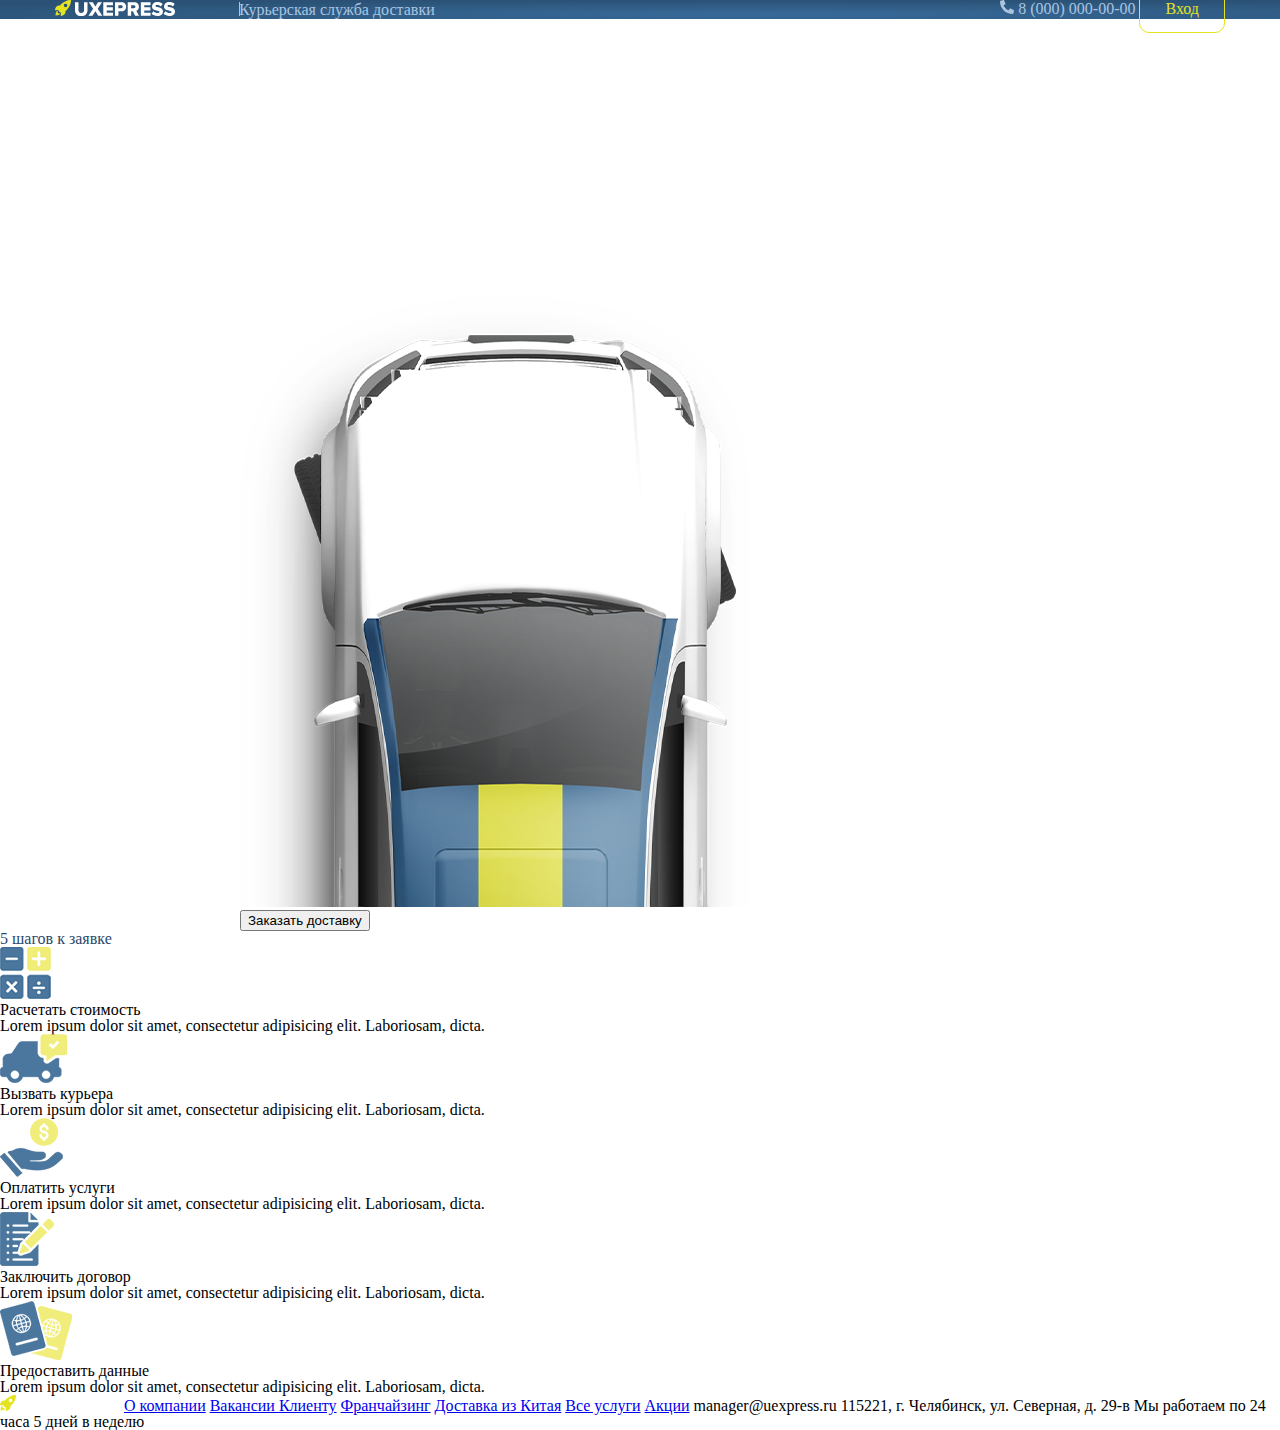
==== index.html @ 0756671a "Цветной кривой хедер, остальное плохо" ====
<!DOCTYPE html>
<html lang="en">
<head>
	<meta charset="UTF-8">
	<title>Document</title>
	<link rel="stylesheet" type="text/css" href="css/style.css">
	<script src="jquery.js"></script>
</head>
<body> 
	<div class="top">
		<header class="content top__text-color" >
			<div class ="header-left">
				<div style="display:inline">
					<div class="logo">
						<img src="images/target.svg" alt="target">
						<img src="images/name.svg" alt="name">
					</div>

					<span class="courier"><div class="divider"></div>Курьерская служба доставки</span>
				</div>
			</div>
			<div class ="header-right">
				<div class="phone">
					<img src="images/call.svg" alt="telephone">
					<span>8 (000) 000-00-00</span>
				</div>
				
				<a class = "enter" href="">Вход</a>
			</div>
			<div class="clear"></div>
		</header>

	</div>
	<div id="main">
		<main>
			<div class="block-for-slider">
				<div class="viewport">
					<ul class="slidewrapper">
						<li class="info-slider">
							<div class="first-info-slider">							
								<h1>Срочная доставка день в день</h1>
							</div>
							<div class="second-info-slider">	
								<p>Для тех, кто не может ждать у нас есть услуга срочной курьерской доставки корреспондеции и других видов отправлений.</p>
							</div><div class="img-slider">
								<img src="images/s1.png" alt="car">
							</div><button type="submit">
								Заказать доставку
							</button>
						</li>	


						<li class="info-slider">
							<div class="first-info-slider">		
								<h1>Подписание договора за 1 час</h1>
							</div>
							<div class="second-info-slider">	
								<p>В течение часа наш курьер заберет вашу посылку и подпишет с Вами договор о предоставлении услуг.</p>
							</div>
							<button type="submit"> Заказать доставку </button>
							<div class="img-slider">	
								<img src="images/s2.png" alt="doc">

							</div>
						</li>	

					</ul>
				</div>
			</div>

			<div class="info-main">
				<h2 style="color: #2A496B;">5 шагов к заявке</h2>
				<img src="images/ico1.png" alt="calc">

				<h3>Расчетать стоимость</h3>
				<p>Lorem ipsum dolor sit amet, consectetur adipisicing elit. Laboriosam, dicta.</p>
				<img src="images/ico2.png" alt="courier">
				<h3>Вызвать курьера</h3>
				<p>Lorem ipsum dolor sit amet, consectetur adipisicing elit. Laboriosam, dicta.</p>
				<img src="images/ico3.png" alt="pay">
				<h3>Оплатить услуги</h3>
				<p>Lorem ipsum dolor sit amet, consectetur adipisicing elit. Laboriosam, dicta.</p>
				<img src="images/ico4.png" alt="contract">
				<h3>Заключить договор</h3>
				<p>Lorem ipsum dolor sit amet, consectetur adipisicing elit. Laboriosam, dicta.</p>
				<img src="images/ico5.png" alt="data">	
				<h3>Предоставить данные</h3>
				<p>Lorem ipsum dolor sit amet, consectetur adipisicing elit. Laboriosam, dicta.</p>
			</div>
		</main>
	</div>
	<div id="footer">
		<footer>
			<img src="images/target.svg" alt="target">
			<img src="images/name.svg" alt="name"  >
			<a href="#" >О компании</a> 
			<a href="#" >Вакансии </a>
			<a href="#" >Клиенту</a> 
			<a href="#" >Франчайзинг</a>
			<a href="#" >Доставка из Китая</a> 
			<a href="#" >Все услуги</a> 
			<a href="#" >Акции</a>
			<span >manager@uexpress.ru 115221, г. Челябинск, ул. Северная, д. 29-в Мы работаем по 24 часа 5 дней в неделю</span>
		</footer>
	</div>
</body>
</html>
---- css/style.css ----
html, body, div, span, applet, object, iframe,
h1, h2, h3, h4, h5, h6, p, blockquote, pre,
a, abbr, acronym, address, big, cite, code,
del, dfn, em, img, ins, kbd, q, s, samp,
small, strike, strong, sub, sup, tt, var,
b, u, i, center,
dl, dt, dd, ol, ul, li,
fieldset, form, label, legend,
table, caption, tbody, tfoot, thead, tr, th, td,
article, aside, canvas, details, embed, 
figure, figcaption, footer, header, hgroup, 
menu, nav, output, ruby, section, summary,
time, mark, audio, video {
	margin: 0;
	padding: 0;
	border: 0;
	font-size: 100%;
	font: inherit;
	vertical-align: baseline;
}
/* HTML5 display-role reset for older browsers */
article, aside, details, figcaption, figure, 
footer, header, hgroup, menu, nav, section {
	display: block;
}
body {
	line-height: 1;
}
ol, ul {
	list-style: none;
}
blockquote, q {
	quotes: none;
}
blockquote:before, blockquote:after,
q:before, q:after {
	content: '';
	content: none;
}
table {
	border-collapse: collapse;
	border-spacing: 0;
}


.logo{
	display:inline;
	vertical-align: middle;
}
.content{
	width:1170px;
	margin: 0 auto;
	background:radial-gradient(75.49% 75.49% at 61.01% 75.77%, #376A9A 0%, #2B5276 100%);
	vertical-align: middle;
}
.courier{
	/*border-left:1px solid #000000;
	margin-left:50px;
	padding:20px;*/
	display:inline-block;
	position:relative;
	vertical-align: middle;
	margin: 0px 60px;
}

.top{
	min-width:1170px;
	margin: 0 auto;
	background:radial-gradient(75.49% 75.49% at 61.01% 75.77%, #376A9A 0%, #2B5276 100%);
}
.top__text-color{
	color:#A9C5E0;
}
.header-right{
float:right;
}
.header-left{
	
float:left;
}
.clear{
	clear:both;
}
.phone{
	display:inline-block;
}
.enter{
	text-decoration: none;
	color:#E5E31F;
	border: 1px solid #E5E31F;
	
	border-radius:10px;
	padding:15px 25px;
}

.divider{
	position:absolute;
	width:1px;
	height:14px;
	background:#A9C5E0;
	
}




.block-for-slider {
	width: 800px;
	margin: 0 auto;
	margin-top: 100px;
}
.viewport {
	width: 100%;
	display: table;
	position: relative;
	overflow: hidden;
	-webkit-user-select: none;
	-moz-user-select: none;
	-ms-user-select: none;
	-o-user-select: none;
	user-select: none;
}
.slidewrapper {
	position: relative;
	width: calc(100% * 4);
	top: 0;
	left: 0;
	margin: 0;
	padding: 0;
	-webkit-transition: 1s;
	-o-transition: 1s;
	transition: 1s;
	-webkit-transition-timing-function: ease-in-out;
	-o-transition-timing-function: ease-in-out;
	transition-timing-function: ease-in-out;
}
.slidewrapper ul,
.slidewrapper li {
	margin: 0;
	padding: 0;
}
.slidewrapper li {
	width: calc(100%/4);
	list-style: none;
	display: inline;
	float: left;
}
.slide-img {
	width: 100%;
}
.first-info-slider {
	width: 660px;
	height: 128px;
	left: 135px;
	top: 262px;
	line-height: 64px;
	align-items: center;
}
.second-info-slider {
	font-size: 16px;
	line-height: 24px;
	align-items: center;
	width: 660px;
	height: 48px;
	left: 135px;
	top: 408px;
}
.info-slider {
	color: #FFFFFF;
}
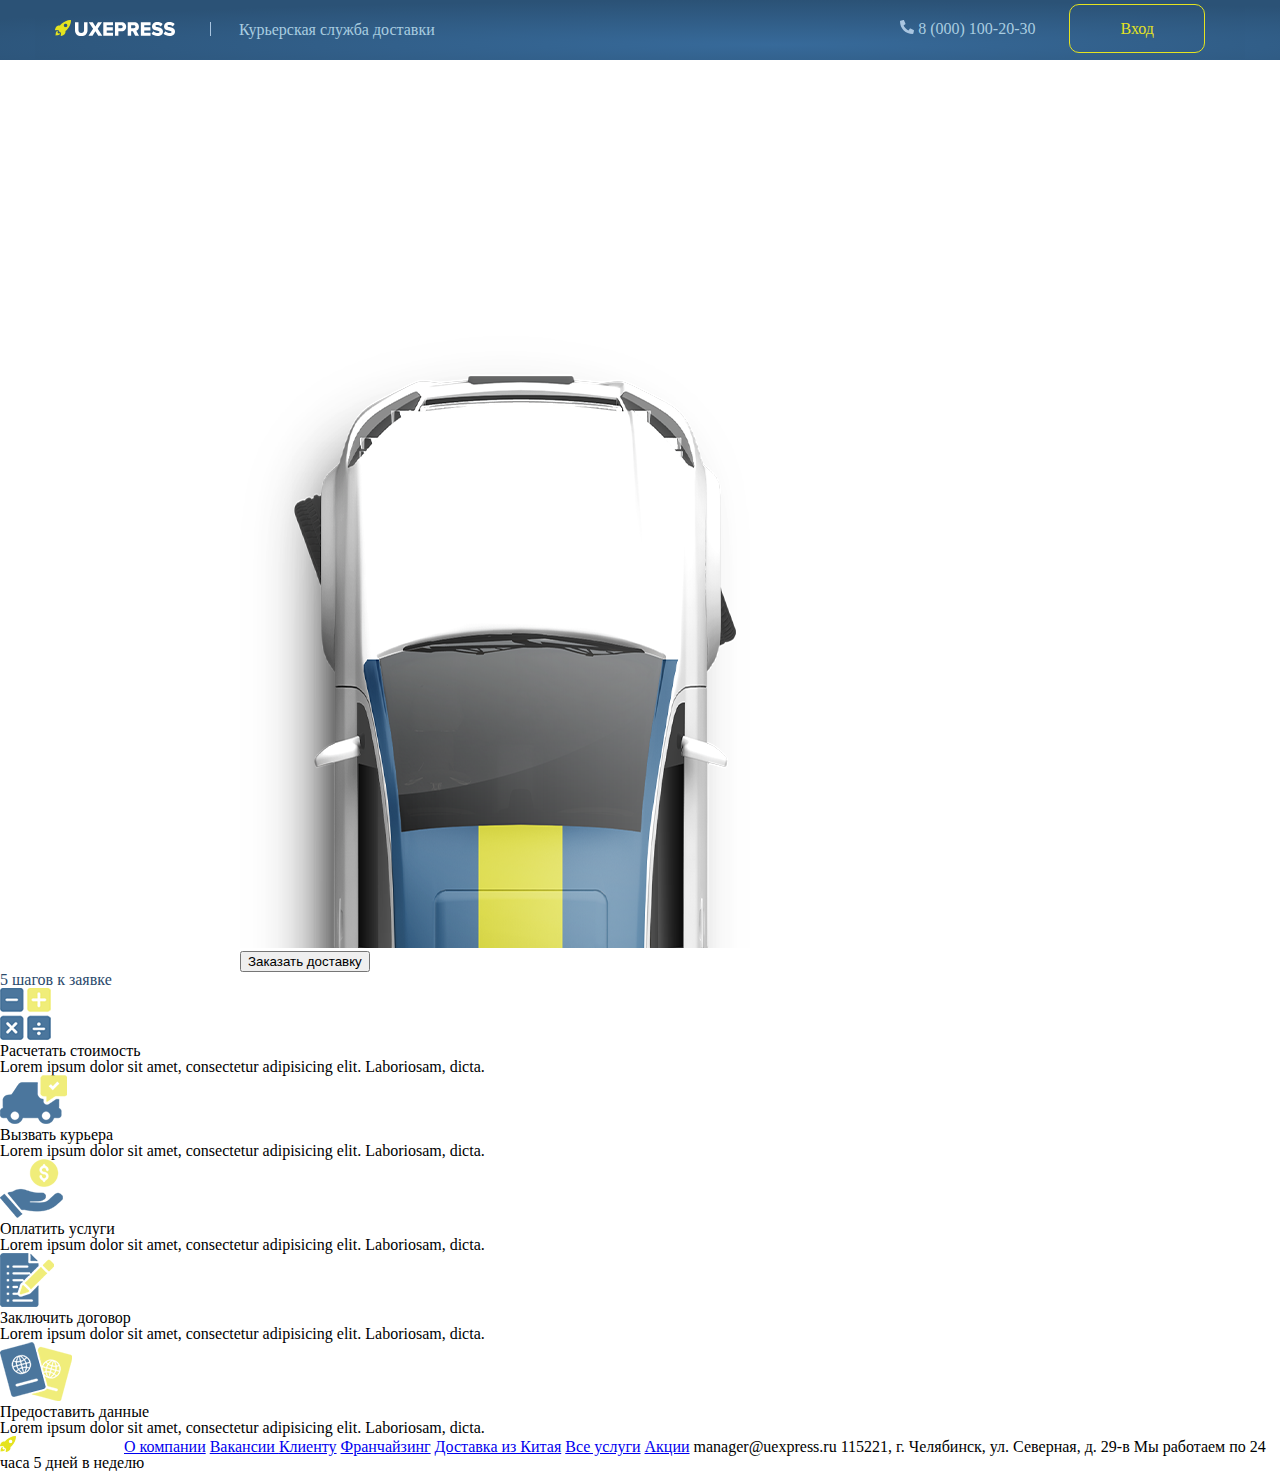
==== commit 68bde735: "Цветной хедер" ====
--- a/index.html
+++ b/index.html
@@ -22,7 +22,7 @@
 			<div class ="header-right">
 				<div class="phone">
 					<img src="images/call.svg" alt="telephone">
-					<span>8 (000) 000-00-00</span>
+					<span>8 (000) 100-20-30</span>
 				</div>
 				
 				<a class = "enter" href="">Вход</a>
--- a/css/style.css
+++ b/css/style.css
@@ -1,3 +1,5 @@
+/*CSS reset*/
+
 html, body, div, span, applet, object, iframe,
 h1, h2, h3, h4, h5, h6, p, blockquote, pre,
 a, abbr, acronym, address, big, cite, code,
@@ -41,7 +43,7 @@
 	border-collapse: collapse;
 	border-spacing: 0;
 }
-
+/*CSS reset end*/
 
 .logo{
 	display:inline;
@@ -65,24 +67,28 @@
 
 .top{
 	min-width:1170px;
+	min-height: 60px;
 	margin: 0 auto;
 	background:radial-gradient(75.49% 75.49% at 61.01% 75.77%, #376A9A 0%, #2B5276 100%);
 }
 .top__text-color{
-	color:#A9C5E0;
+	padding: 20px;
+	color:#A9CdE0;
 }
 .header-right{
-float:right;
+	padding-right: 20px;
+	float:right;
 }
 .header-left{
-	
-float:left;
+	padding-right: 20px;
+	float:left;
 }
 .clear{
 	clear:both;
 }
 .phone{
 	display:inline-block;
+	margin: 0 30px;
 }
 .enter{
 	text-decoration: none;
@@ -90,13 +96,14 @@
 	border: 1px solid #E5E31F;
 	
 	border-radius:10px;
-	padding:15px 25px;
+	padding:15px 50px;
 }
 
 .divider{
 	position:absolute;
 	width:1px;
 	height:14px;
+	margin: 0 -15%;
 	background:#A9C5E0;
 	
 }
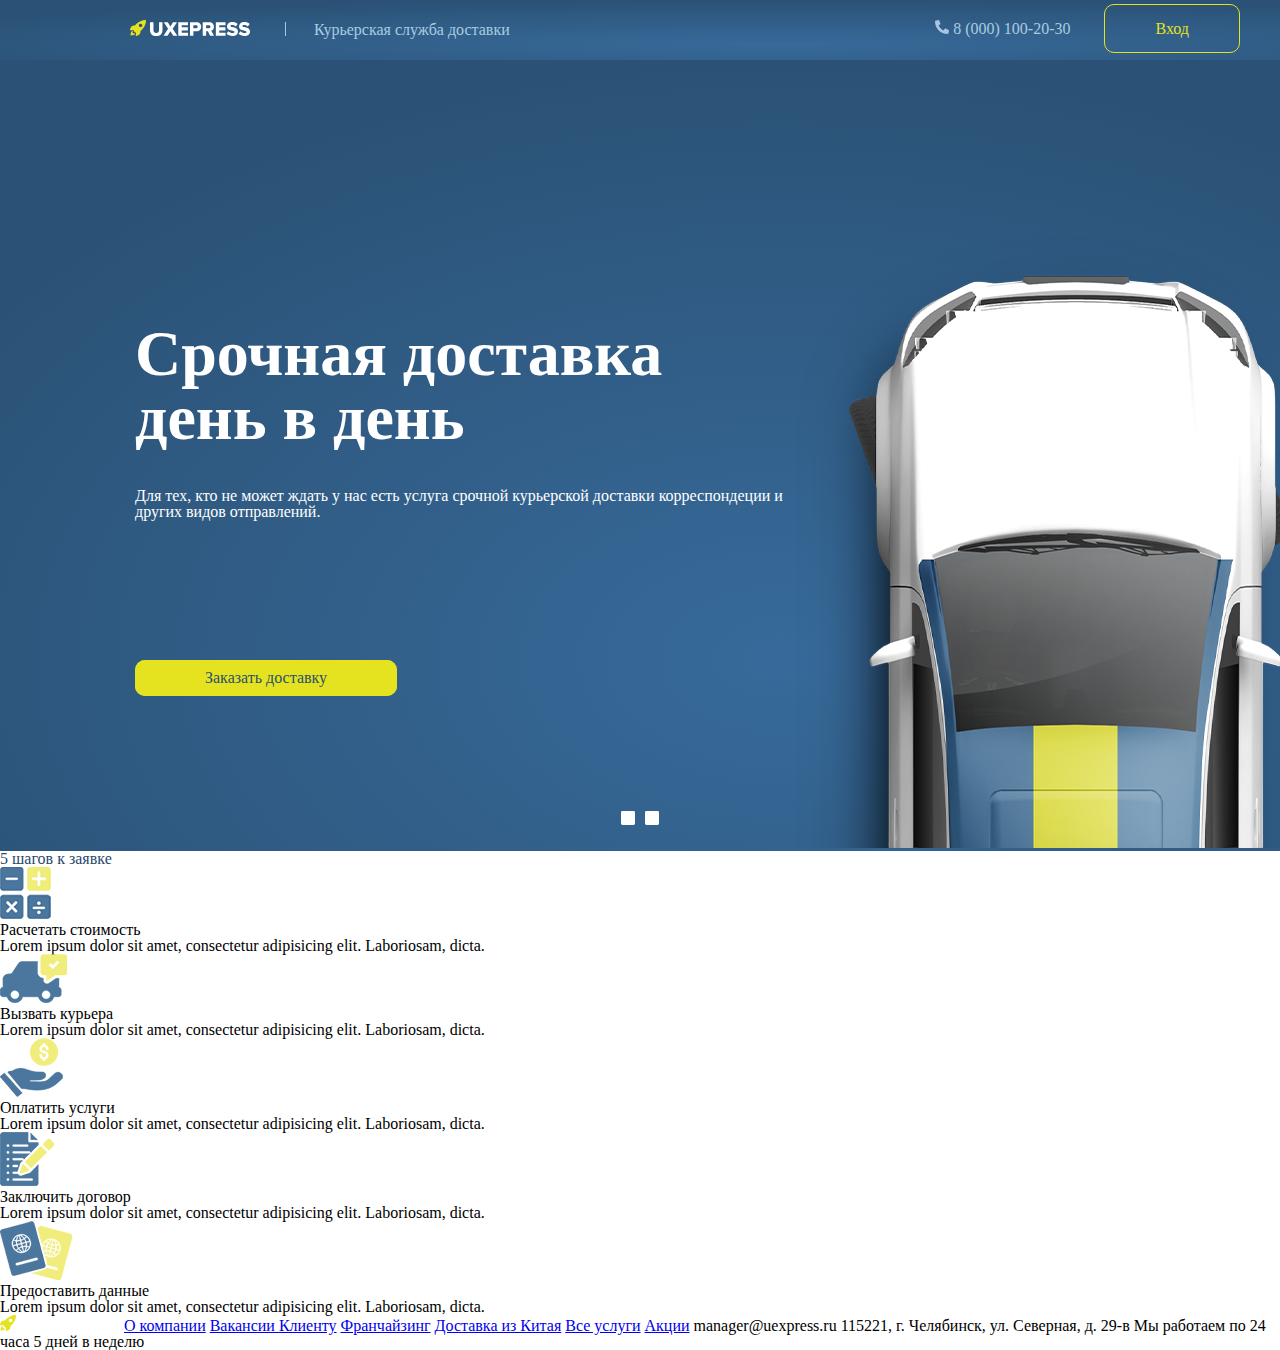
==== commit 69ceb510: "Почти слайдер, без крашенных крадратов, без движения только в право" ====
--- a/index.html
+++ b/index.html
@@ -3,8 +3,9 @@
 <head>
 	<meta charset="UTF-8">
 	<title>Document</title>
+	<script src='http://code.jquery.com/jquery-2.1.1.min.js'></script>
 	<link rel="stylesheet" type="text/css" href="css/style.css">
-	<script src="jquery.js"></script>
+	
 </head>
 <body> 
 	<div class="top">
@@ -29,26 +30,25 @@
 			</div>
 			<div class="clear"></div>
 		</header>
+	</div>
 
-	</div>
-	<div id="main">
+	<div class="main">
 		<main>
-			<div class="block-for-slider">
+			<div class="content block-for-slider">
 				<div class="viewport">
 					<ul class="slidewrapper">
 						<li class="info-slider">
 							<div class="first-info-slider">							
-								<h1>Срочная доставка день в день</h1>
+								<span>Срочная доставка день в день</span>
 							</div>
 							<div class="second-info-slider">	
-								<p>Для тех, кто не может ждать у нас есть услуга срочной курьерской доставки корреспондеции и других видов отправлений.</p>
-							</div><div class="img-slider">
-								<img src="images/s1.png" alt="car">
-							</div><button type="submit">
-								Заказать доставку
-							</button>
+								<span>Для тех, кто не может ждать у нас есть услуга срочной курьерской доставки корреспондеции и других видов отправлений.</span>
+							</div>
+							<div class="img-slider">
+								<img src="images/s1.png" alt="car" class="slide-img">
+							</div>
+							<a class = "devilery" href="">Заказать доставку</a>
 						</li>	
-
 
 						<li class="info-slider">
 							<div class="first-info-slider">		
@@ -57,13 +57,19 @@
 							<div class="second-info-slider">	
 								<p>В течение часа наш курьер заберет вашу посылку и подпишет с Вами договор о предоставлении услуг.</p>
 							</div>
-							<button type="submit"> Заказать доставку </button>
+							<a class = "devilery" href="">Заказать доставку</a>
 							<div class="img-slider">	
-								<img src="images/s2.png" alt="doc">
+								<img src="images/s2.png" alt="doc"  class="slide-img">
 
 							</div>
 						</li>	
 
+					</ul>
+					
+
+					<ul id="nav-btns">
+						<li class="slide-nav-btn"></li>
+						<li class="slide-nav-btn"></li>
 					</ul>
 				</div>
 			</div>
@@ -100,8 +106,9 @@
 			<a href="#" >Доставка из Китая</a> 
 			<a href="#" >Все услуги</a> 
 			<a href="#" >Акции</a>
-			<span >manager@uexpress.ru 115221, г. Челябинск, ул. Северная, д. 29-в Мы работаем по 24 часа 5 дней в неделю</span>
+			<span class >manager@uexpress.ru 115221, г. Челябинск, ул. Северная, д. 29-в Мы работаем по 24 часа 5 дней в неделю</span>
 		</footer>
 	</div>
+	<script src="js/jquery.js"></script>
 </body>
 </html>--- a/css/style.css
+++ b/css/style.css
@@ -50,7 +50,7 @@
 	vertical-align: middle;
 }
 .content{
-	width:1170px;
+	/*width:1170px;*/
 	margin: 0 auto;
 	background:radial-gradient(75.49% 75.49% at 61.01% 75.77%, #376A9A 0%, #2B5276 100%);
 	vertical-align: middle;
@@ -80,7 +80,7 @@
 	float:right;
 }
 .header-left{
-	padding-right: 20px;
+	padding-left: 110px;
 	float:left;
 }
 .clear{
@@ -108,24 +108,26 @@
 	
 }
 
-
-
-
+/*header is norm. end*/
+
+.devilery{
+	position: absolute;
+	left: 135px;
+	top: 600px;
+	text-decoration: none;
+	color: #2A4F71;
+	background: #E5E31F;
+	border-radius:10px;
+	padding:10px 70px;
+}
 .block-for-slider {
-	width: 800px;
 	margin: 0 auto;
-	margin-top: 100px;
 }
 .viewport {
 	width: 100%;
 	display: table;
 	position: relative;
 	overflow: hidden;
-	-webkit-user-select: none;
-	-moz-user-select: none;
-	-ms-user-select: none;
-	-o-user-select: none;
-	user-select: none;
 }
 .slidewrapper {
 	position: relative;
@@ -137,12 +139,8 @@
 	-webkit-transition: 1s;
 	-o-transition: 1s;
 	transition: 1s;
-	-webkit-transition-timing-function: ease-in-out;
-	-o-transition-timing-function: ease-in-out;
-	transition-timing-function: ease-in-out;
-}
-.slidewrapper ul,
-.slidewrapper li {
+}
+.slidewrapper ul, .slidewrapper li {
 	margin: 0;
 	padding: 0;
 }
@@ -153,25 +151,55 @@
 	float: left;
 }
 .slide-img {
-	width: 100%;
+	position: relative;
+	left: 795px;
 }
 .first-info-slider {
+	position: relative;
 	width: 660px;
 	height: 128px;
 	left: 135px;
 	top: 262px;
-	line-height: 64px;
-	align-items: center;
+	font-weight: bold;
+	font-size: 64px;
+	color: #FFFFFF;
+	font-family: Proxima Nova;
 }
 .second-info-slider {
-	font-size: 16px;
-	line-height: 24px;
-	align-items: center;
+	position: relative;
 	width: 660px;
 	height: 48px;
 	left: 135px;
-	top: 408px;
+	top: 300px;
+	font-size: 16px;
+	color: #FFFFFF;
+	font-family: Proxima Nova;
 }
 .info-slider {
+	font-family: Proxima Nova;
 	color: #FFFFFF;
+}
+
+#nav-btns {
+    position: absolute;
+    width: 100%;
+    bottom: 20px;
+    padding: 0;
+    margin: 0;
+    text-align: center;
+}
+
+.slide-nav-btn {
+    position: relative;
+    display: inline-block;
+    list-style: none;
+    width: 14px;
+    height: 14px;
+    background-color: #fff;
+    border-radius: 10%;
+    margin: 3px;
+}
+
+.slide-nav-btn:hover {
+    cursor: pointer;
 }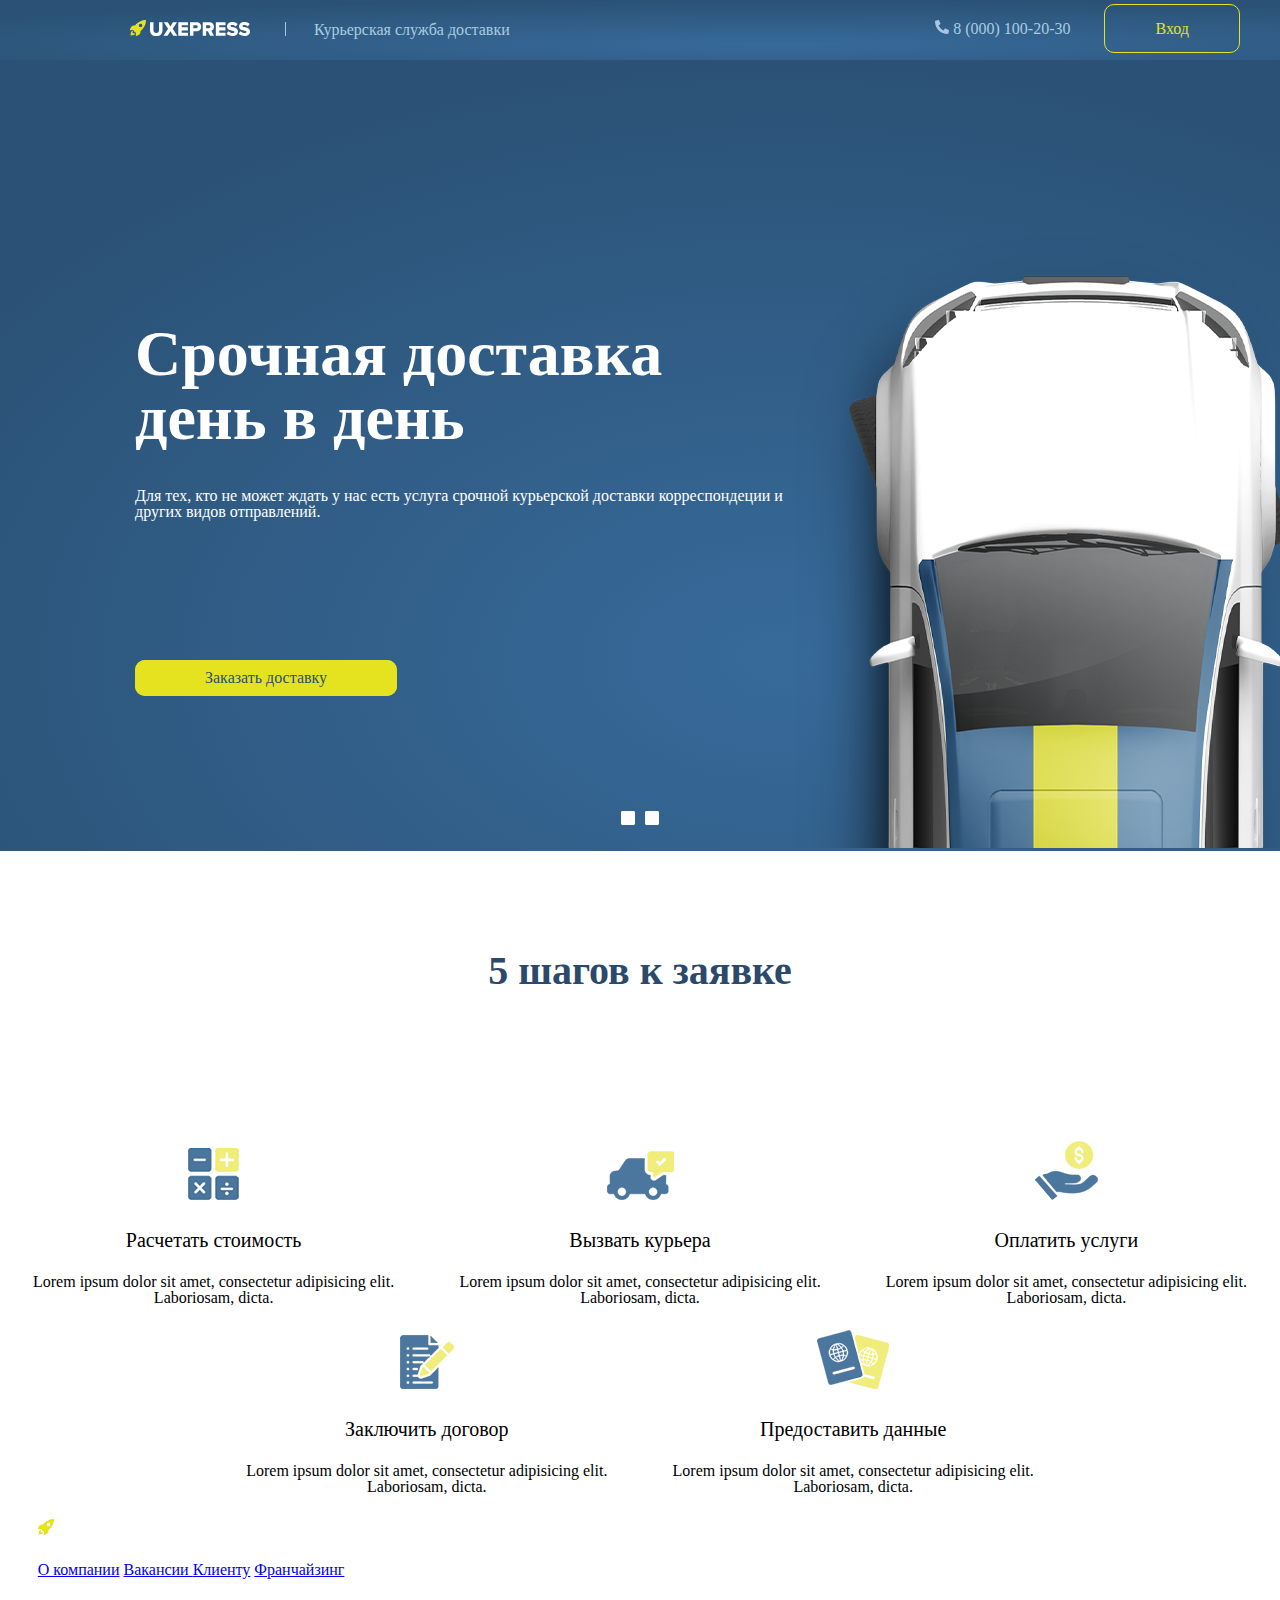
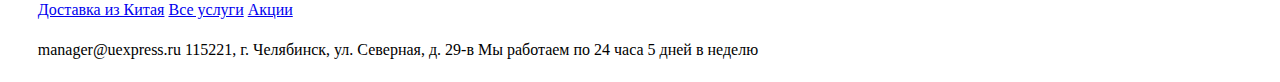
==== commit 9efcdbd9: "no footer" ====
--- a/index.html
+++ b/index.html
@@ -75,38 +75,57 @@
 			</div>
 
 			<div class="info-main">
-				<h2 style="color: #2A496B;">5 шагов к заявке</h2>
-				<img src="images/ico1.png" alt="calc">
-
-				<h3>Расчетать стоимость</h3>
-				<p>Lorem ipsum dolor sit amet, consectetur adipisicing elit. Laboriosam, dicta.</p>
-				<img src="images/ico2.png" alt="courier">
-				<h3>Вызвать курьера</h3>
-				<p>Lorem ipsum dolor sit amet, consectetur adipisicing elit. Laboriosam, dicta.</p>
-				<img src="images/ico3.png" alt="pay">
-				<h3>Оплатить услуги</h3>
-				<p>Lorem ipsum dolor sit amet, consectetur adipisicing elit. Laboriosam, dicta.</p>
-				<img src="images/ico4.png" alt="contract">
-				<h3>Заключить договор</h3>
-				<p>Lorem ipsum dolor sit amet, consectetur adipisicing elit. Laboriosam, dicta.</p>
-				<img src="images/ico5.png" alt="data">	
-				<h3>Предоставить данные</h3>
-				<p>Lorem ipsum dolor sit amet, consectetur adipisicing elit. Laboriosam, dicta.</p>
+				<h2 class="title-main">5 шагов к заявке</h2>
+				<div class="features">
+					<section class="feature">
+						<img src="images/ico1.png" alt="calc" class="img-feature">
+						<h3 class="title-feature">Расчетать стоимость</h3>
+						<p>Lorem ipsum dolor sit amet, consectetur adipisicing elit. Laboriosam, dicta.</p>
+					</section>
+					<section class="feature">
+						<img src="images/ico2.png" alt="courier" class="img-feature">
+						<h3 class="title-feature">Вызвать курьера</h3>
+						<p>Lorem ipsum dolor sit amet, consectetur adipisicing elit. Laboriosam, dicta.</p>
+					</section>
+					<section class="feature">
+						<img src="images/ico3.png" alt="pay" class="img-feature">
+						<h3 class="title-feature">Оплатить услуги</h3>
+						<p>Lorem ipsum dolor sit amet, consectetur adipisicing elit. Laboriosam, dicta.</p>
+					</section>
+					<section class="feature">
+						<img src="images/ico4.png" alt="contract" class="img-feature">
+						<h3 class="title-feature">Заключить договор</h3>
+						<p>Lorem ipsum dolor sit amet, consectetur adipisicing elit. Laboriosam, dicta.</p>
+					</section>
+					<section class="feature">
+						<img src="images/ico5.png" alt="data" class="img-feature">	
+						<h3 class="title-feature">Предоставить данные</h3>
+						<p>Lorem ipsum dolor sit amet, consectetur adipisicing elit. Laboriosam, dicta.</p>
+					</section>
+				</div>
 			</div>
 		</main>
 	</div>
 	<div id="footer">
 		<footer>
-			<img src="images/target.svg" alt="target">
-			<img src="images/name.svg" alt="name"  >
-			<a href="#" >О компании</a> 
-			<a href="#" >Вакансии </a>
-			<a href="#" >Клиенту</a> 
-			<a href="#" >Франчайзинг</a>
-			<a href="#" >Доставка из Китая</a> 
-			<a href="#" >Все услуги</a> 
-			<a href="#" >Акции</a>
-			<span class >manager@uexpress.ru 115221, г. Челябинск, ул. Северная, д. 29-в Мы работаем по 24 часа 5 дней в неделю</span>
+			<aside>
+				<img src="images/target.svg" alt="target">
+				<img src="images/name.svg" alt="name"  >
+			</aside>
+			<aside>
+				<a href="#" >О компании</a> 
+				<a href="#" >Вакансии </a>
+				<a href="#" >Клиенту</a> 
+				<a href="#" >Франчайзинг</a>
+			</aside>
+			<aside>
+				<a href="#" >Доставка из Китая</a> 
+				<a href="#" >Все услуги</a> 
+				<a href="#" >Акции</a>
+			</aside>
+			<aside>
+				<span>manager@uexpress.ru 115221, г. Челябинск, ул. Северная, д. 29-в Мы работаем по 24 часа 5 дней в неделю</span>
+			</aside>
 		</footer>
 	</div>
 	<script src="js/jquery.js"></script>
--- a/css/style.css
+++ b/css/style.css
@@ -181,25 +181,75 @@
 }
 
 #nav-btns {
-    position: absolute;
-    width: 100%;
-    bottom: 20px;
-    padding: 0;
-    margin: 0;
-    text-align: center;
+	position: absolute;
+	width: 100%;
+	bottom: 20px;
+	padding: 0;
+	margin: 0;
+	text-align: center;
 }
 
 .slide-nav-btn {
-    position: relative;
-    display: inline-block;
-    list-style: none;
-    width: 14px;
-    height: 14px;
-    background-color: #fff;
-    border-radius: 10%;
-    margin: 3px;
+	position: relative;
+	display: inline-block;
+	list-style: none;
+	width: 14px;
+	height: 14px;
+	background-color: #fff;
+	border-radius: 10%;
+	margin: 3px;
 }
 
 .slide-nav-btn:hover {
-    cursor: pointer;
+	cursor: pointer;
+}/* срабатывает по наведению курсора на элемент, 
+в основном применяется для создания красивого эффекта при наведении на ссылки. */
+
+header,
+section,
+aside,
+footer {
+	margin: 0 1.5% 24px 1.5%;
+}
+section {
+	display: inline-block;
+	width: 30%;
+}
+footer {
+	margin-bottom: 0;
+}
+
+h3.title-feature {
+	text-align: center;
+	font-family: Proxima Nova;
+	font-size: 20px;
+	margin-top: 30px;
+    margin-bottom: 24px;
+}
+
+
+img.img-feature {
+	display: block;
+	margin-left: auto;
+	margin-right: auto;
+}
+
+.title-main{
+	font-weight: bold;
+	font-family: Proxima Nova;
+	font-size: 40px;
+	color: #2A496B;
+	text-align: center;
+	margin-top: 100px;
+	margin-bottom: 150px;
+
+}
+
+div.info-main p{
+	text-align: center;
+}
+
+.features {
+	/*position: relative;*/
+	text-align: center;
 }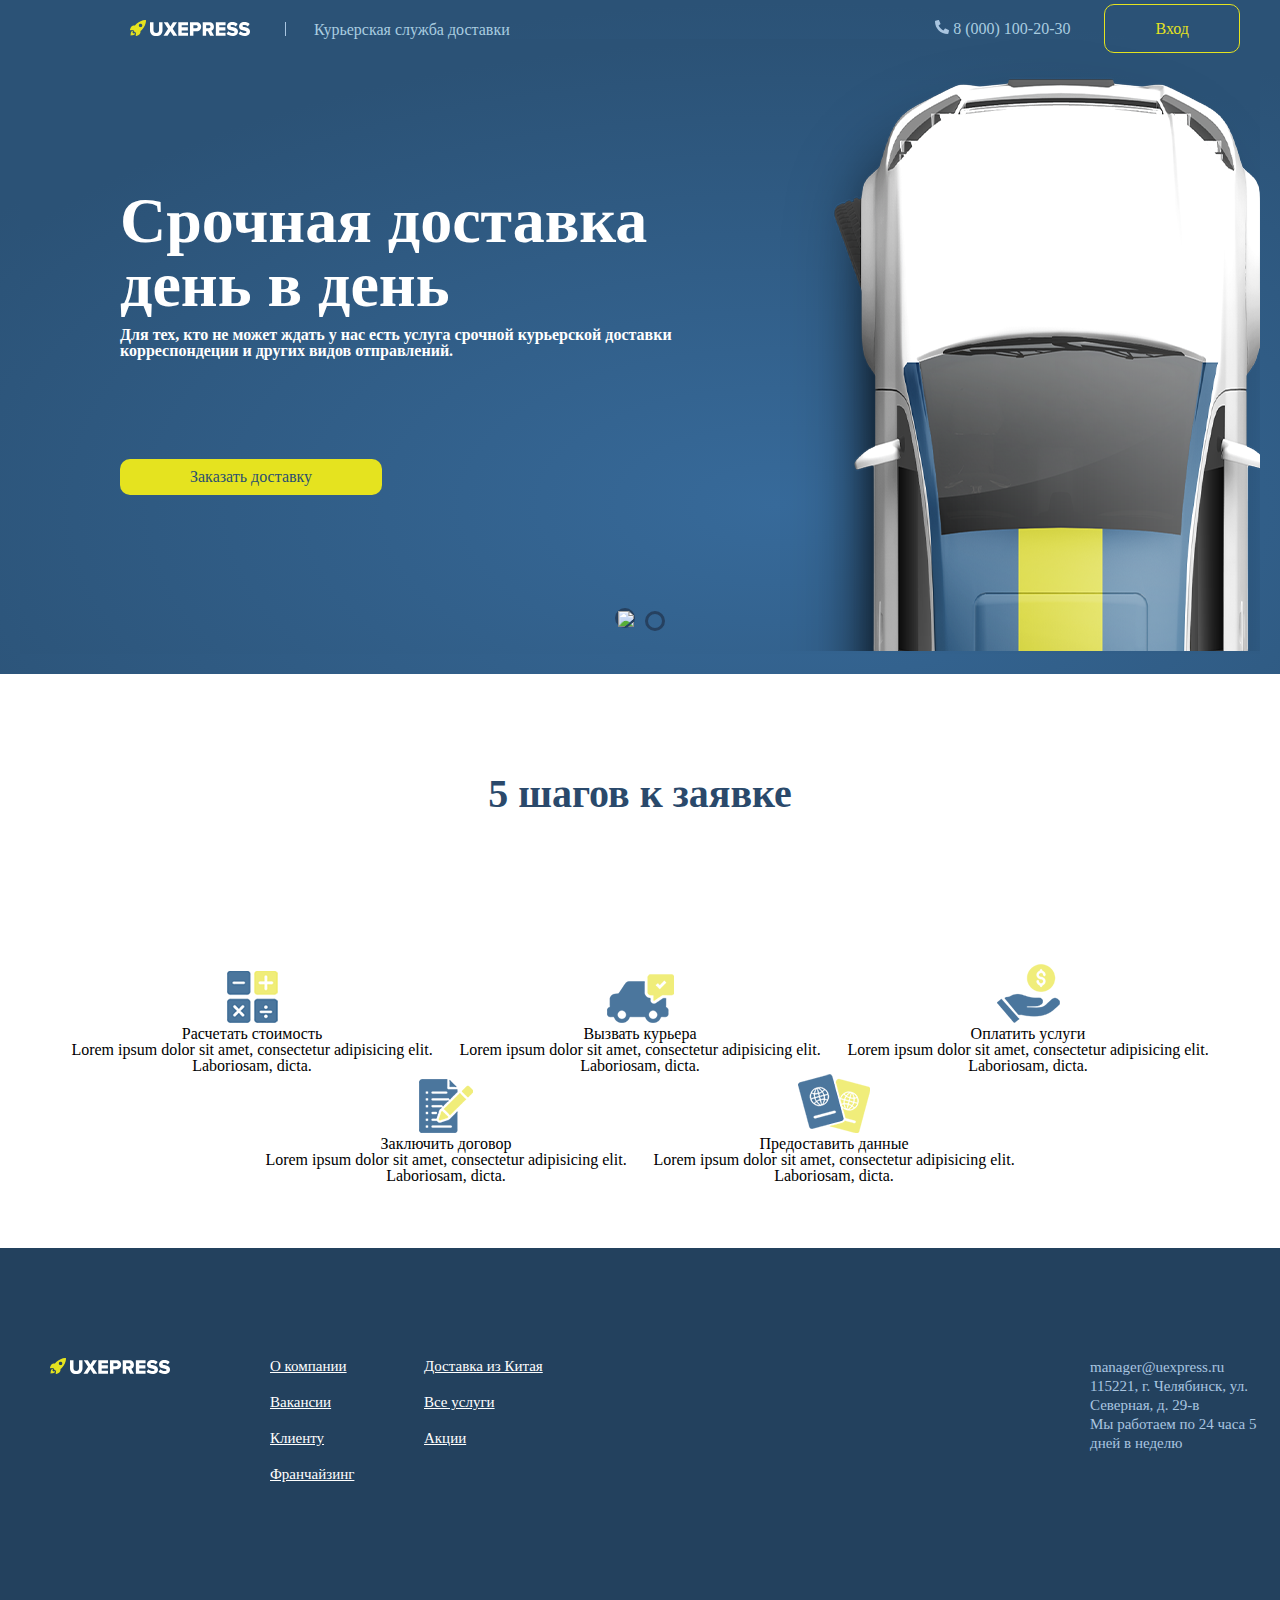
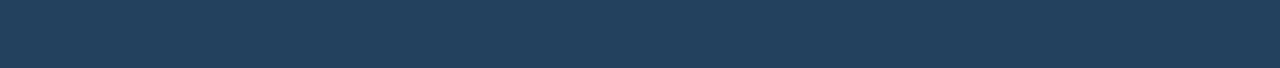
==== commit 07c8735c: "authorization done" ====
--- a/index.html
+++ b/index.html
@@ -8,8 +8,10 @@
 	
 </head>
 <body> 
+
+	<div class="darkBackground"></div>
 	<div class="top">
-		<header class="content top__text-color" >
+		<header class="top__text-color" >
 			<div class ="header-left">
 				<div style="display:inline">
 					<div class="logo">
@@ -26,54 +28,53 @@
 					<span>8 (000) 100-20-30</span>
 				</div>
 				
-				<a class = "enter" href="">Вход</a>
+				<a class = "enter" href="#200">Вход</a>
 			</div>
 			<div class="clear"></div>
+
+			<div class="content block-for-slider">
+				<div class="viewport">
+					<ul class="slidewrapper">
+						<li class="info-slider">
+							<div class="left-info-sl">
+								<div class="first-info-slider">Срочная доставка день в день</div>
+								<div class="second-info-slider">Для тех, кто не может ждать у нас есть услуга срочной курьерской доставки корреспондеции и других видов отправлений.</div>
+								<a class="devilery" href="#100">Заказать доставку</a>
+
+							</div>
+							<div class="right-info-sl">
+								<div class="img-slider">
+									<img src="images/s1.png" alt="car" class="slide-img">
+								</div>
+							</div>
+						</li>	
+
+						<li class="info-slider" style="position: absolute;">
+							<div class="left-info-sl">
+								<div class="first-info-slider">	Подписание договора за 1 час</div>
+								<div class="second-info-slider">В течение часа наш курьер заберет вашу посылку и подпишет с Вами договор о предоставлении услуг.</div>
+								<a class="devilery" href="#100">Заказать доставку</a>
+							</div>
+							<div class="right-info-sl">
+								<div class="img-slider">	
+									<img src="images/s2.png" alt="doc"  class="slide-img">
+								</div>
+							</div>
+						</li>	
+					</ul>
+					
+
+					<ul id="nav-btns">
+						<li class="slide-nav-btn"><img id="butImg1" src="images\Rectangle 2.png"></li>
+						<li class="slide-nav-btn"><img id="butImg2" src=""></li>
+					</ul>
+				</div>
+			</div>
 		</header>
 	</div>
 
 	<div class="main">
 		<main>
-			<div class="content block-for-slider">
-				<div class="viewport">
-					<ul class="slidewrapper">
-						<li class="info-slider">
-							<div class="first-info-slider">							
-								<span>Срочная доставка день в день</span>
-							</div>
-							<div class="second-info-slider">	
-								<span>Для тех, кто не может ждать у нас есть услуга срочной курьерской доставки корреспондеции и других видов отправлений.</span>
-							</div>
-							<div class="img-slider">
-								<img src="images/s1.png" alt="car" class="slide-img">
-							</div>
-							<a class = "devilery" href="">Заказать доставку</a>
-						</li>	
-
-						<li class="info-slider">
-							<div class="first-info-slider">		
-								<h1>Подписание договора за 1 час</h1>
-							</div>
-							<div class="second-info-slider">	
-								<p>В течение часа наш курьер заберет вашу посылку и подпишет с Вами договор о предоставлении услуг.</p>
-							</div>
-							<a class = "devilery" href="">Заказать доставку</a>
-							<div class="img-slider">	
-								<img src="images/s2.png" alt="doc"  class="slide-img">
-
-							</div>
-						</li>	
-
-					</ul>
-					
-
-					<ul id="nav-btns">
-						<li class="slide-nav-btn"></li>
-						<li class="slide-nav-btn"></li>
-					</ul>
-				</div>
-			</div>
-
 			<div class="info-main">
 				<h2 class="title-main">5 шагов к заявке</h2>
 				<div class="features">
@@ -104,30 +105,50 @@
 					</section>
 				</div>
 			</div>
+
+			<div class="authorization">
+				<img src="images/Shape.svg" alt="close" class="authoClose">
+				<div class="authoTitle">Авторизация</div>
+				<div class="authoComment">Введите логин и пароль, чтобы войти в личный кабинет</div>
+				<form id="slick-login">
+					<label for="username" style="display: none;">Логин:</label><input type="text" name="username" class="placeholder" placeholder="Логин">
+					<label for="password" style="display: none;">Пароль:</label><input type="password" name="password" class="placeholder" placeholder="Пароль">
+					<a class="signIn" href="#200">Войти</a>
+				</form>
+			</div>
+
 		</main>
 	</div>
 	<div id="footer">
 		<footer>
-			<aside>
-				<img src="images/target.svg" alt="target">
-				<img src="images/name.svg" alt="name"  >
-			</aside>
-			<aside>
-				<a href="#" >О компании</a> 
-				<a href="#" >Вакансии </a>
-				<a href="#" >Клиенту</a> 
-				<a href="#" >Франчайзинг</a>
-			</aside>
-			<aside>
-				<a href="#" >Доставка из Китая</a> 
-				<a href="#" >Все услуги</a> 
-				<a href="#" >Акции</a>
-			</aside>
-			<aside>
-				<span>manager@uexpress.ru 115221, г. Челябинск, ул. Северная, д. 29-в Мы работаем по 24 часа 5 дней в неделю</span>
-			</aside>
-		</footer>
-	</div>
-	<script src="js/jquery.js"></script>
+			<section class="footerIMG">
+				<p>
+					<img src="images/target.svg" alt="target">
+					<img src="images/name.svg" alt="name">
+				</p>
+			</section>
+			<div class="footerInfo">
+				<section class="infoOfCompany">
+					<a href="#1" >О компании</a> 
+					<br><a href="#2" >Вакансии </a>
+					<br><a href="#3" >Клиенту</a> 
+					<br><a href="#4" >Франчайзинг</a>
+				</section>
+				<section class="infoOfCompany">
+					<a href="#5" >Доставка из Китая</a> 
+					<br><a href="#6" >Все услуги</a> 
+					<br><a href="#7" >Акции</a>
+				</section>
+				<section class="vcard">
+					<ul >
+						<li class="emailComp">manager@uexpress.ru</li> 
+						<li class="address">115221, г. Челябинск, ул. Северная, д. 29-в</li> 
+						<li>Мы работаем по 24 часа 5 дней в неделю</li>
+					</ul></section></div>
+				</footer>
+			</div>
+			<script src="js/jquery.js"></script>
+
+
 </body>
 </html>--- a/css/style.css
+++ b/css/style.css
@@ -66,7 +66,6 @@
 }
 
 .top{
-	min-width:1170px;
 	min-height: 60px;
 	margin: 0 auto;
 	background:radial-gradient(75.49% 75.49% at 61.01% 75.77%, #376A9A 0%, #2B5276 100%);
@@ -111,73 +110,81 @@
 /*header is norm. end*/
 
 .devilery{
-	position: absolute;
-	left: 135px;
-	top: 600px;
 	text-decoration: none;
 	color: #2A4F71;
 	background: #E5E31F;
 	border-radius:10px;
 	padding:10px 70px;
-}
+	margin-top: 100px;
+	display: inline-flex;
+}
+
 .block-for-slider {
 	margin: 0 auto;
 }
 .viewport {
 	width: 100%;
-	display: table;
 	position: relative;
 	overflow: hidden;
 }
 .slidewrapper {
-	position: relative;
-	width: calc(100% * 4);
-	top: 0;
-	left: 0;
+	width: calc(100% * 2);
 	margin: 0;
 	padding: 0;
 	-webkit-transition: 1s;
 	-o-transition: 1s;
 	transition: 1s;
+	position: relative;
 }
 .slidewrapper ul, .slidewrapper li {
 	margin: 0;
 	padding: 0;
-}
+
+}
+
 .slidewrapper li {
-	width: calc(100%/4);
+	width: 100vw;
+	/*width: 1000px;*/
 	list-style: none;
-	display: inline;
 	float: left;
-}
+	display: inline-block;
+	/*margin-right: 100px;*/
+}
+
+.left-info-sl {
+	float: left;
+	max-width: 560px;
+	margin: 150px 100px 0 100px;
+
+}
+
+.right-info-sl{
+/*	float: right; 
+position: absolute;*/
+/*margin: 160px 800px;*/
+}
+
 .slide-img {
-	position: relative;
-	left: 795px;
 }
 .first-info-slider {
-	position: relative;
-	width: 660px;
-	height: 128px;
-	left: 135px;
-	top: 262px;
+	display: block;
 	font-weight: bold;
 	font-size: 64px;
+}
+.second-info-slider {
+	/*left: 135px;
+	top: 300px;*/
+	display: block;
+	font-weight: bold;
+	font-size: 16px;
+	margin-top:10px;
+}
+.info-slider {
+	font-family: Proxima Nova;
 	color: #FFFFFF;
-	font-family: Proxima Nova;
-}
-.second-info-slider {
-	position: relative;
-	width: 660px;
-	height: 48px;
-	left: 135px;
-	top: 300px;
-	font-size: 16px;
-	color: #FFFFFF;
-	font-family: Proxima Nova;
-}
-.info-slider {
-	font-family: Proxima Nova;
-	color: #FFFFFF;
+}
+.img-slider {
+	margin: 0;
 }
 
 #nav-btns {
@@ -187,17 +194,20 @@
 	padding: 0;
 	margin: 0;
 	text-align: center;
+
 }
 
 .slide-nav-btn {
 	position: relative;
 	display: inline-block;
-	list-style: none;
 	width: 14px;
 	height: 14px;
 	background-color: #fff;
 	border-radius: 10%;
 	margin: 3px;
+	border: 3px solid #264160;
+	border-radius: 10px;
+	background: #346491;
 }
 
 .slide-nav-btn:hover {
@@ -205,13 +215,95 @@
 }/* срабатывает по наведению курсора на элемент, 
 в основном применяется для создания красивого эффекта при наведении на ссылки. */
 
+.authorization {
+	position: absolute;
+	left: 30%;
+	top: 50%;
+	width: 560px;
+	height: 470px;
+	background: #FFFFFF;
+	border-radius: 6px;
+	display: none;
+	z-index:150;
+}
+.placeholder{
+	/*text-align: center;*/
+	padding-left: 20px;
+	width: 360px;
+	height: 40px;
+	border-radius: 6px;
+	margin-top: 1px;
+}
+
+.signIn {
+	text-decoration: none;
+	color: #2A4F71;
+	background: #E5E31F;
+	border-radius:10px;
+	padding:10px 170px;
+	margin-top: 50px;
+	display: inline-flex;
+
+}
+.authoClose {
+	position: absolute;
+	margin: 20px 0 0 510px;
+}
+
+.authoTitle {
+	margin-top: 60px;
+	font-family: Proxima Nova;
+	font-style: normal;
+	font-weight: 800;
+	font-size: 38px;
+	line-height: 46px;
+	width: 430px;
+	margin-left: 100px;
+}
+
+.authoComment{
+	margin-top: 18px;
+	font-family: Proxima Nova;
+	font-style: normal;
+	font-weight: normal;
+	font-size: 16px;
+	line-height: 24px;
+	width: 430px;
+	margin-left: 100px;
+
+}
+#slick-login{
+	margin-left: 100px;
+	margin-top: 50px;
+	width: 420px;
+	height: 100px;
+
+}
+
+.authoClose:hover {
+	cursor: pointer;
+}
+.block{
+	display:block  !important ;
+}
+.darkBackground {
+	display:none;
+	position: fixed;
+	z-index: 150;
+	height:100%;
+	width:100%;
+	margin:0 auto;
+	background: rgba(0, 0, 0, 0.8);
+}
+
+/*----*/
 header,
 section,
 aside,
 footer {
-	margin: 0 1.5% 24px 1.5%;
-}
-section {
+	/*margin: 0 1.5% 24px 1.5%;*/
+}
+section.feature {
 	display: inline-block;
 	width: 30%;
 }
@@ -219,16 +311,16 @@
 	margin-bottom: 0;
 }
 
-h3.title-feature {
+.title-feature h3{
 	text-align: center;
 	font-family: Proxima Nova;
 	font-size: 20px;
 	margin-top: 30px;
-    margin-bottom: 24px;
-}
-
-
-img.img-feature {
+	margin-bottom: 24px;
+}
+
+
+.img-feature img{
 	display: block;
 	margin-left: auto;
 	margin-right: auto;
@@ -245,11 +337,69 @@
 
 }
 
-div.info-main p{
+.infoOfCompany section{
+	display: inline-block;
+	width: 30%;
+}
+
+.info-main div p{
 	text-align: center;
 }
 
 .features {
 	/*position: relative;*/
 	text-align: center;
+}
+
+/*footer*/
+
+#footer {
+	background-color: #23415E;
+	margin-top: 5%;
+	height: 320px;
+	padding-top: 100px;
+}
+
+.footerIMG {
+	float: left;
+	padding-top: 10px;
+	padding-left: 50px;
+	padding-right: 100px;
+}
+
+.infoOfCompany {
+	position: relative;
+	display: inline-block; 
+	vertical-align: top;
+	width: 150px;
+}
+
+.infoOfCompany a{
+	font-family: Proxima Nova;
+	font-size: 15px;
+	line-height: 36px;
+	color: #FFFFFF;
+}
+.vcard {
+	position: relative;
+	display: inline-block;
+	margin: 0 auto;
+	width: 200px;
+	float: right;
+}
+
+.vcard ul{
+	margin: 10px;
+}
+
+.vcard li{
+	font-family: Proxima Nova;
+	font-size: 15px;
+	line-height: 19px;
+	color: #A9C5E0;
+	list-style-type: none;
+}
+
+.footerInfo {
+	display: block;
 }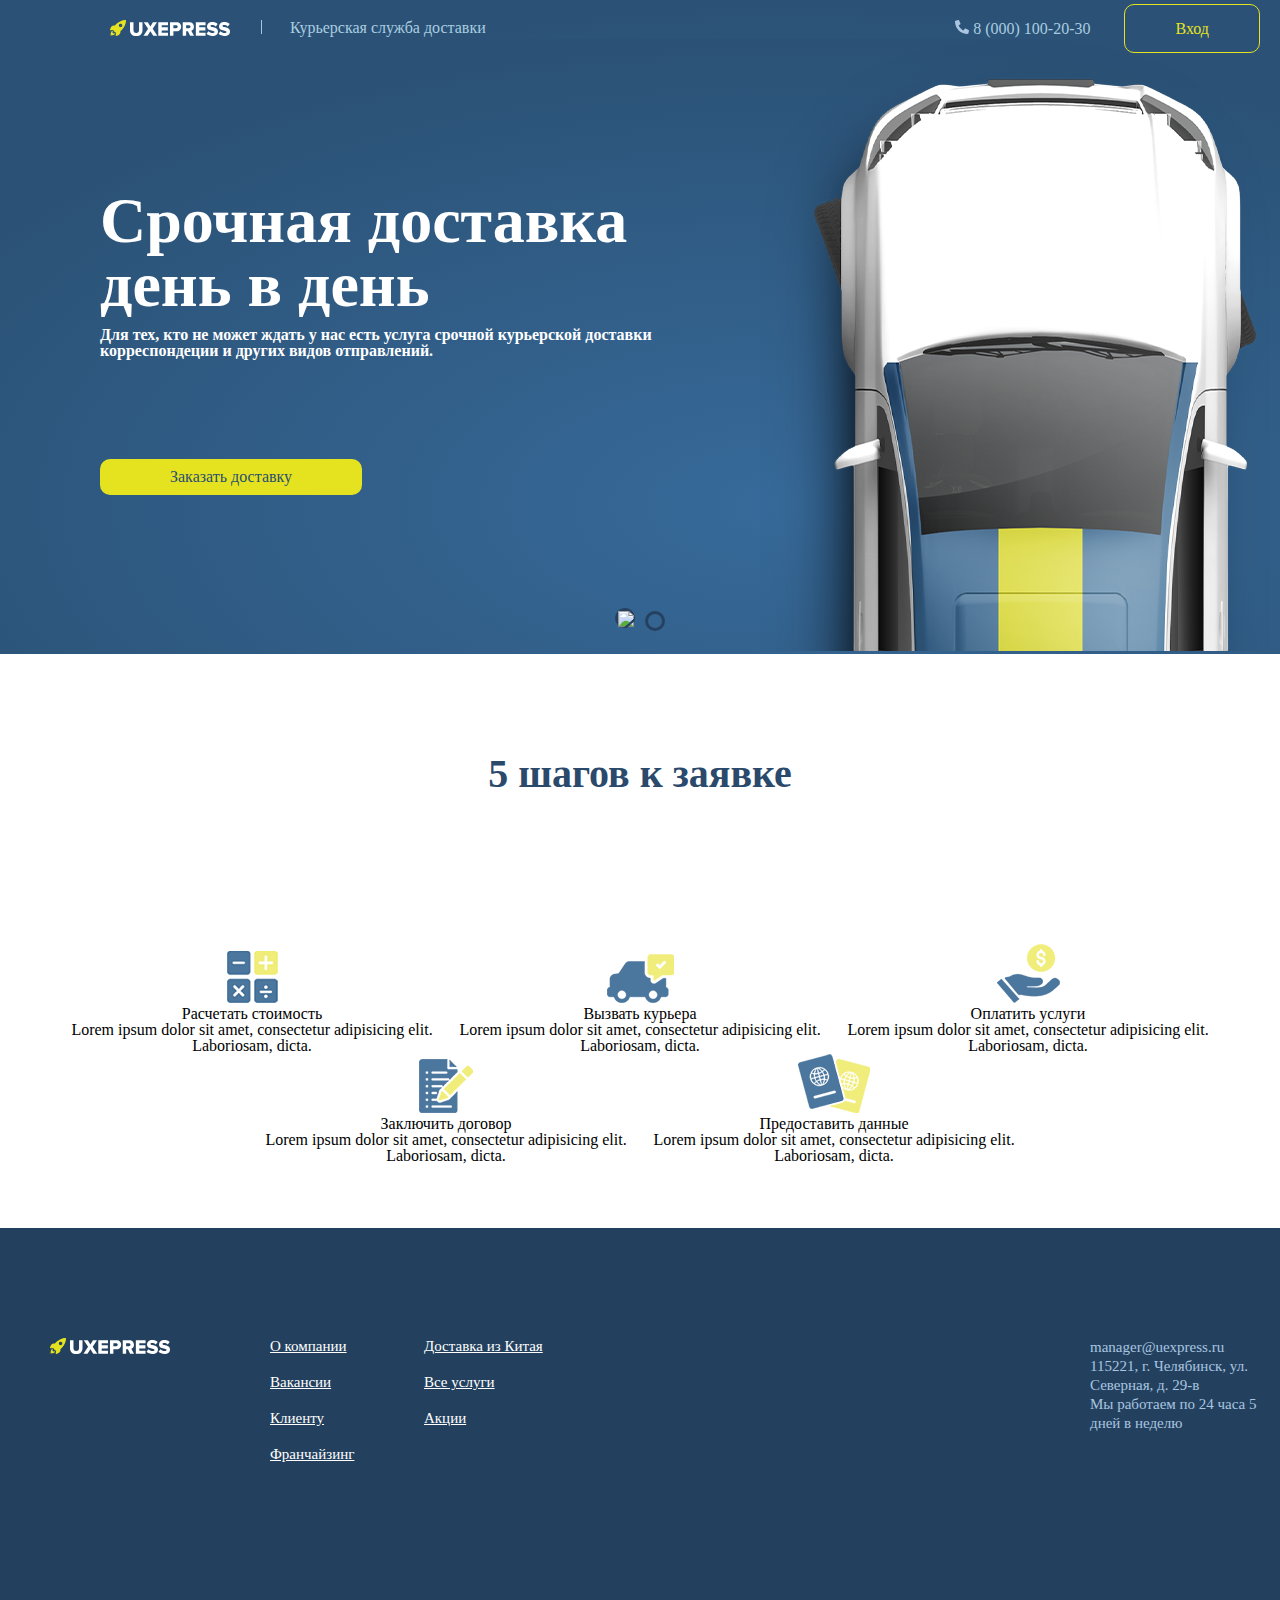
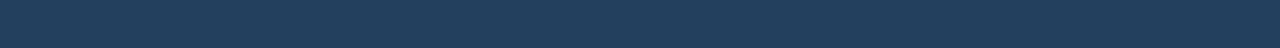
==== commit 453fdab3: "mini jpg, slaider off" ====
--- a/index.html
+++ b/index.html
@@ -2,9 +2,11 @@
 <html lang="en">
 <head>
 	<meta charset="UTF-8">
-	<title>Document</title>
+	<title>Курьерская служба доставки | UXEPRESS</title>
 	<script src='http://code.jquery.com/jquery-2.1.1.min.js'></script>
 	<link rel="stylesheet" type="text/css" href="css/style.css">
+
+
 	
 </head>
 <body> 
@@ -13,7 +15,7 @@
 	<div class="top">
 		<header class="top__text-color" >
 			<div class ="header-left">
-				<div style="display:inline">
+				<div style="display: flex;">
 					<div class="logo">
 						<img src="images/target.svg" alt="target">
 						<img src="images/name.svg" alt="name">
@@ -34,7 +36,7 @@
 
 			<div class="content block-for-slider">
 				<div class="viewport">
-					<ul class="slidewrapper">
+					<ul class="slidewrapper" data-current=0>
 						<li class="info-slider">
 							<div class="left-info-sl">
 								<div class="first-info-slider">Срочная доставка день в день</div>
@@ -111,9 +113,9 @@
 				<div class="authoTitle">Авторизация</div>
 				<div class="authoComment">Введите логин и пароль, чтобы войти в личный кабинет</div>
 				<form id="slick-login">
-					<label for="username" style="display: none;">Логин:</label><input type="text" name="username" class="placeholder" placeholder="Логин">
+					<label for="username" style="display: none;">Логин:</label><input type="tesxt" name="username" class="placeholder" placeholder="Логин">
 					<label for="password" style="display: none;">Пароль:</label><input type="password" name="password" class="placeholder" placeholder="Пароль">
-					<a class="signIn" href="#200">Войти</a>
+					<a class="signIn" href="addNotice.html">Войти</a>
 				</form>
 			</div>
 
@@ -146,8 +148,8 @@
 						<li>Мы работаем по 24 часа 5 дней в неделю</li>
 					</ul></section></div>
 				</footer>
-			</div>
-			<script src="js/jquery.js"></script>
+		</div>
+	<script src="js/jquery.js"></script>
 
 
 </body>
--- a/css/style.css
+++ b/css/style.css
@@ -45,8 +45,10 @@
 }
 /*CSS reset end*/
 
+@import url("../fonts/stylesheet.css")
+
 .logo{
-	display:inline;
+	display: flex;
 	vertical-align: middle;
 }
 .content{
@@ -64,14 +66,22 @@
 	vertical-align: middle;
 	margin: 0px 60px;
 }
+.positionTopItems{
+	align-items: center;
+	height: 60px;
+	display: flex;
+	justify-content: space-between;
+
+
+}
 
 .top{
-	min-height: 60px;
+	min-height: 90px;
 	margin: 0 auto;
 	background:radial-gradient(75.49% 75.49% at 61.01% 75.77%, #376A9A 0%, #2B5276 100%);
 }
 .top__text-color{
-	padding: 20px;
+	padding: 20px 0 0 0;
 	color:#A9CdE0;
 }
 .header-right{
@@ -128,6 +138,7 @@
 	overflow: hidden;
 }
 .slidewrapper {
+	height: 614px;
 	width: calc(100% * 2);
 	margin: 0;
 	padding: 0;
@@ -216,9 +227,9 @@
 в основном применяется для создания красивого эффекта при наведении на ссылки. */
 
 .authorization {
-	position: absolute;
+	position: fixed;
 	left: 30%;
-	top: 50%;
+	top: calc(100vh / 4);
 	width: 560px;
 	height: 470px;
 	background: #FFFFFF;
@@ -283,9 +294,11 @@
 .authoClose:hover {
 	cursor: pointer;
 }
+
 .block{
 	display:block  !important ;
 }
+
 .darkBackground {
 	display:none;
 	position: fixed;
@@ -296,6 +309,137 @@
 	background: rgba(0, 0, 0, 0.8);
 }
 
+
+/*
+добавить новость
+*/
+
+#slick-news {
+	margin-left: 150px;
+	margin-top: 50px;
+	width: 700px;
+	height: 600px;
+	margin-bottom: 100px;
+}
+.textMaxWForNews{
+	max-width: 700px;
+}
+
+.newsTitle {
+	margin-top: 150px;
+	font-family: Proxima Nova;
+	font-style: normal;
+	font-weight: 800;
+	font-size: 50px;
+	line-height: 46px;
+	width: 430px;
+
+}
+
+.newsComment {
+	margin-top: 25px;
+	font-family: Proxima Nova;
+	font-style: normal;
+	font-weight: normal;
+	font-size: 18px;
+	line-height: 24px;
+}
+
+.placeholderNews {
+	padding-top: 20px;
+	padding-left: 15px;
+	width: 770px;
+	height: 144px;
+	border-radius: 6px;
+	margin-top: 60px;
+	font-family: Proxima Nova;
+	font-size: 20px;
+	resize: none;
+
+}
+.redColorTextarea[type="text"]::placeholder{
+	color: #FF2323;
+	opacity: 1;
+}
+
+.previewIMG{
+	display: flex;
+}
+.inputImg {
+	margin-top: 20px;
+	display: flex;
+}
+
+#preview {
+	margin-left: 50px;
+	margin-top: -5px;
+}
+
+#previewName {
+	margin-left: 35px;
+}
+
+.countSymbols{
+	font-family: Proxima Nova;
+	font-size: 12px;
+	line-height: 20px;
+	color: #D0C9D6;
+	text-align: right;
+	width: 788px;
+}
+
+.imgClose:hover {
+	cursor: pointer;
+}
+
+.imgClose {
+	margin-left: 5px;
+	width: 18px;
+	height: 18px;
+	opacity: 0;
+	overflow: hidden;
+}
+
+.imgNewsText {
+	font-family: Proxima Nova;
+	font-style: normal;
+	font-weight: normal;
+	font-size: 18px;
+	/*line-height: 24px;*/
+	margin-left: 30px;
+	color:#23415E;
+	display: block;
+}
+#addFile {
+	opacity: 0;
+	overflow: hidden;
+	position: absolute;
+}
+
+.imgNewsText:hover {
+	cursor: pointer;
+}
+
+.imgNews {
+	position: absolute;
+}
+
+.addNewsBtn:hover{
+	cursor: pointer;
+	background: #2A4F71;
+	color:#E5E31F;
+}
+
+.addNewsBtn {
+	text-decoration: none;
+	color: #2A4F71;
+	background: #E5E31F;
+	border-radius:10px;
+	padding:15px 90px;
+	margin-top: 120px;
+	display: inline-flex;
+}
+
 /*----*/
 header,
 section,
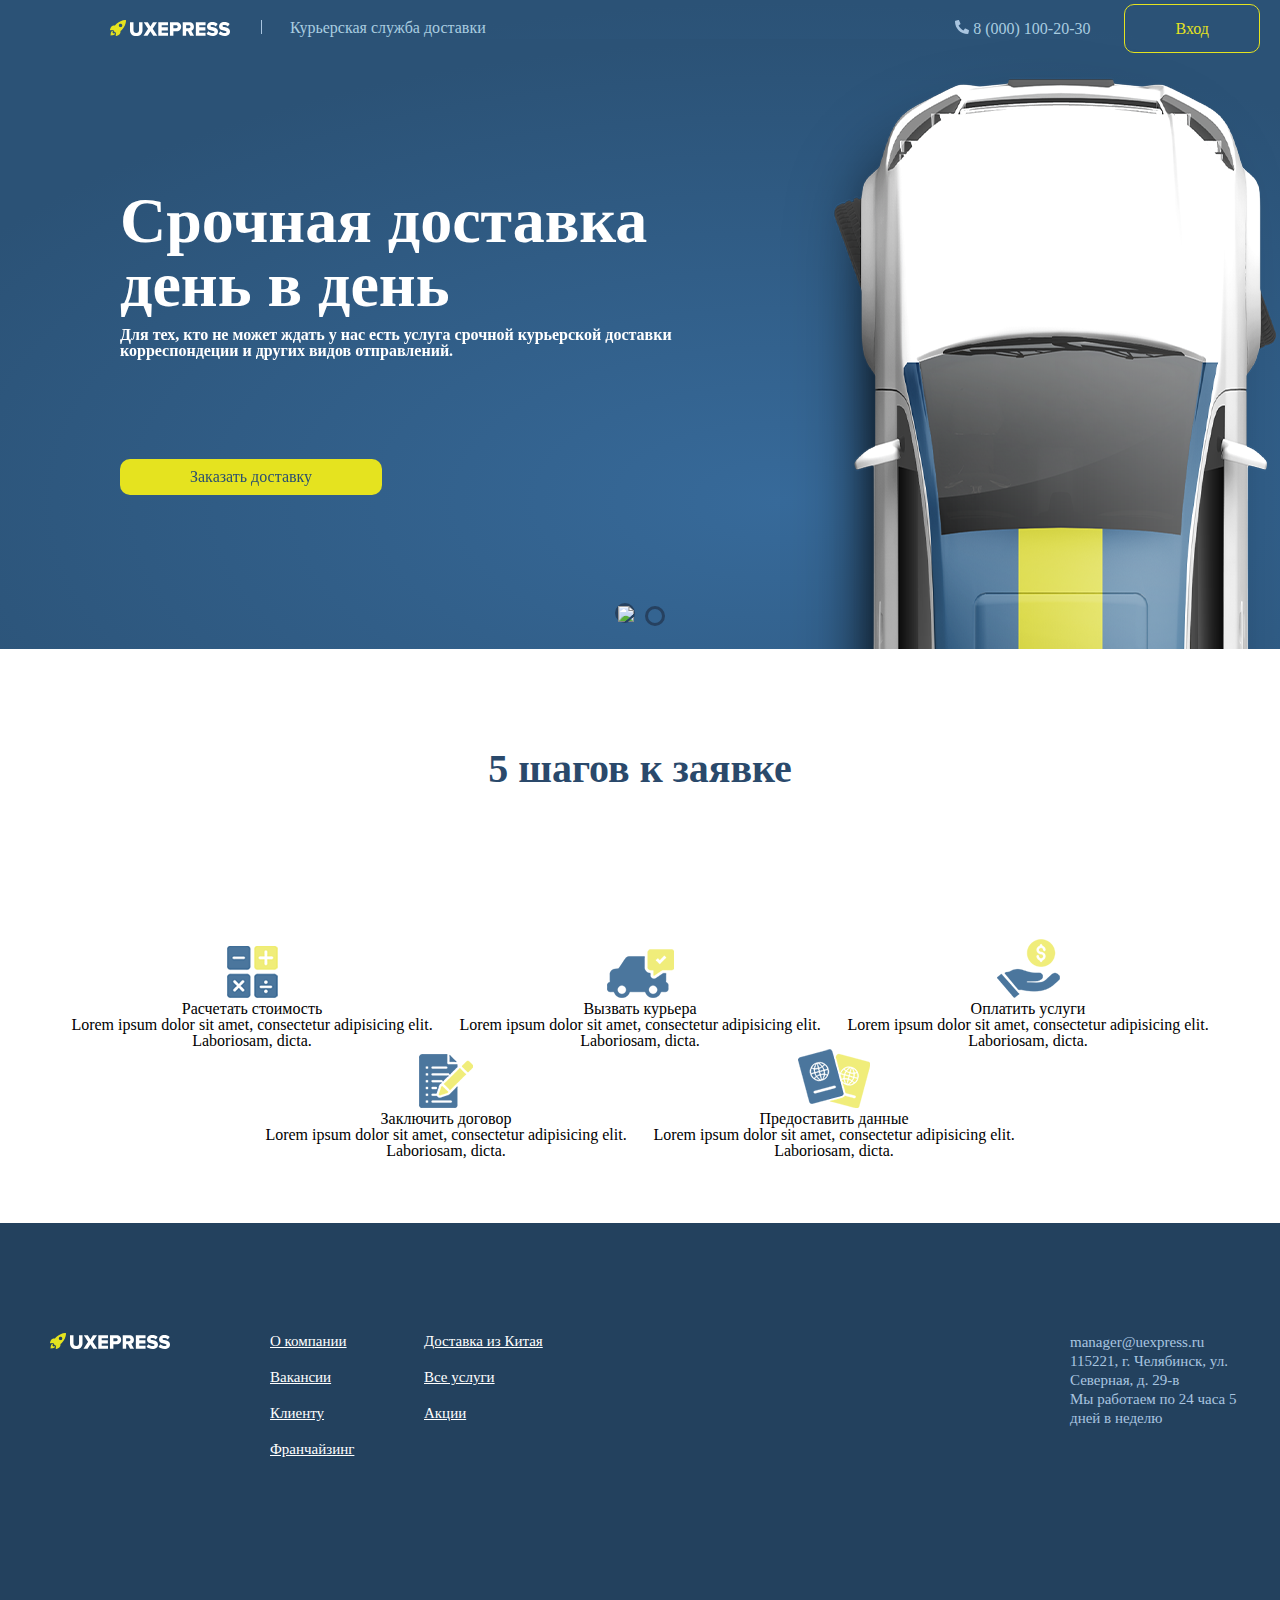
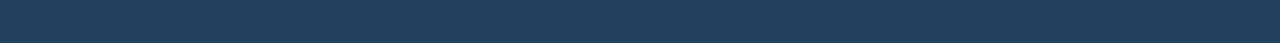
==== commit 308473aa: "slava slick" ====
--- a/index.html
+++ b/index.html
@@ -5,9 +5,8 @@
 	<title>Курьерская служба доставки | UXEPRESS</title>
 	<script src='http://code.jquery.com/jquery-2.1.1.min.js'></script>
 	<link rel="stylesheet" type="text/css" href="css/style.css">
-
-
-	
+	<link rel="stylesheet" type="text/css" href="slick/slick.css"/>
+	<link rel="stylesheet" type="text/css" href="slick/slick-theme.css"/>
 </head>
 <body> 
 
@@ -36,8 +35,8 @@
 
 			<div class="content block-for-slider">
 				<div class="viewport">
-					<ul class="slidewrapper" data-current=0>
-						<li class="info-slider">
+					<div class="slidewrapper" data-current=0>
+						<div class="info-slider">
 							<div class="left-info-sl">
 								<div class="first-info-slider">Срочная доставка день в день</div>
 								<div class="second-info-slider">Для тех, кто не может ждать у нас есть услуга срочной курьерской доставки корреспондеции и других видов отправлений.</div>
@@ -49,108 +48,114 @@
 									<img src="images/s1.png" alt="car" class="slide-img">
 								</div>
 							</div>
-						</li>	
-
-						<li class="info-slider" style="position: absolute;">
-							<div class="left-info-sl">
-								<div class="first-info-slider">	Подписание договора за 1 час</div>
-								<div class="second-info-slider">В течение часа наш курьер заберет вашу посылку и подпишет с Вами договор о предоставлении услуг.</div>
-								<a class="devilery" href="#100">Заказать доставку</a>
-							</div>
-							<div class="right-info-sl">
-								<div class="img-slider">	
-									<img src="images/s2.png" alt="doc"  class="slide-img">
-								</div>
-							</div>
-						</li>	
-					</ul>
-					
-
-					<ul id="nav-btns">
-						<li class="slide-nav-btn"><img id="butImg1" src="images\Rectangle 2.png"></li>
-						<li class="slide-nav-btn"><img id="butImg2" src=""></li>
-					</ul>
-				</div>
-			</div>
-		</header>
-	</div>
-
-	<div class="main">
-		<main>
-			<div class="info-main">
-				<h2 class="title-main">5 шагов к заявке</h2>
-				<div class="features">
-					<section class="feature">
-						<img src="images/ico1.png" alt="calc" class="img-feature">
-						<h3 class="title-feature">Расчетать стоимость</h3>
-						<p>Lorem ipsum dolor sit amet, consectetur adipisicing elit. Laboriosam, dicta.</p>
-					</section>
-					<section class="feature">
-						<img src="images/ico2.png" alt="courier" class="img-feature">
-						<h3 class="title-feature">Вызвать курьера</h3>
-						<p>Lorem ipsum dolor sit amet, consectetur adipisicing elit. Laboriosam, dicta.</p>
-					</section>
-					<section class="feature">
-						<img src="images/ico3.png" alt="pay" class="img-feature">
-						<h3 class="title-feature">Оплатить услуги</h3>
-						<p>Lorem ipsum dolor sit amet, consectetur adipisicing elit. Laboriosam, dicta.</p>
-					</section>
-					<section class="feature">
-						<img src="images/ico4.png" alt="contract" class="img-feature">
-						<h3 class="title-feature">Заключить договор</h3>
-						<p>Lorem ipsum dolor sit amet, consectetur adipisicing elit. Laboriosam, dicta.</p>
-					</section>
-					<section class="feature">
-						<img src="images/ico5.png" alt="data" class="img-feature">	
-						<h3 class="title-feature">Предоставить данные</h3>
-						<p>Lorem ipsum dolor sit amet, consectetur adipisicing elit. Laboriosam, dicta.</p>
-					</section>
-				</div>
+						</div>
+						<div class="info-slider" style="
+						">
+						<div class="left-info-sl">
+							<div class="first-info-slider">	Подписание договора за 1 час</div>
+							<div class="second-info-slider">В течение часа наш курьер заберет вашу посылку и подпишет с Вами договор о предоставлении услуг.</div>
+							<a class="devilery" href="#100">Заказать доставку</a>
+						</div>
+						<div class="right-info-sl" style="">
+							<!--position: relative;
+							width: 300px;
+							height: inherit;    display: inline-block;float: left;-->
+							<div class="img-slider" style="position: absolute;
+							bottom: 0; ">
+							<img src="images/s2.png" alt="doc"  class="slide-img">
+						</div>
+					</div>
+				</div>	
 			</div>
 
-			<div class="authorization">
-				<img src="images/Shape.svg" alt="close" class="authoClose">
-				<div class="authoTitle">Авторизация</div>
-				<div class="authoComment">Введите логин и пароль, чтобы войти в личный кабинет</div>
-				<form id="slick-login">
-					<label for="username" style="display: none;">Логин:</label><input type="tesxt" name="username" class="placeholder" placeholder="Логин">
-					<label for="password" style="display: none;">Пароль:</label><input type="password" name="password" class="placeholder" placeholder="Пароль">
-					<a class="signIn" href="addNotice.html">Войти</a>
-				</form>
+
+			<ul id="nav-btns">
+				<li class="slide-nav-btn"><img id="butImg1" src="images\Rectangle 2.png"></li>
+				<li class="slide-nav-btn"><img id="butImg2" src=""></li>
+			</ul>
+		</div>
+	</div>
+</header>
+</div>
+
+<div class="main">
+	<main>
+		<div class="info-main">
+			<h2 class="title-main">5 шагов к заявке</h2>
+			<div class="features">
+				<section class="feature">
+					<img src="images/ico1.png" alt="calc" class="img-feature">
+					<h3 class="title-feature">Расчетать стоимость</h3>
+					<p>Lorem ipsum dolor sit amet, consectetur adipisicing elit. Laboriosam, dicta.</p>
+				</section>
+				<section class="feature">
+					<img src="images/ico2.png" alt="courier" class="img-feature">
+					<h3 class="title-feature">Вызвать курьера</h3>
+					<p>Lorem ipsum dolor sit amet, consectetur adipisicing elit. Laboriosam, dicta.</p>
+				</section>
+				<section class="feature">
+					<img src="images/ico3.png" alt="pay" class="img-feature">
+					<h3 class="title-feature">Оплатить услуги</h3>
+					<p>Lorem ipsum dolor sit amet, consectetur adipisicing elit. Laboriosam, dicta.</p>
+				</section>
+				<section class="feature">
+					<img src="images/ico4.png" alt="contract" class="img-feature">
+					<h3 class="title-feature">Заключить договор</h3>
+					<p>Lorem ipsum dolor sit amet, consectetur adipisicing elit. Laboriosam, dicta.</p>
+				</section>
+				<section class="feature">
+					<img src="images/ico5.png" alt="data" class="img-feature">	
+					<h3 class="title-feature">Предоставить данные</h3>
+					<p>Lorem ipsum dolor sit amet, consectetur adipisicing elit. Laboriosam, dicta.</p>
+				</section>
 			</div>
+		</div>
 
-		</main>
-	</div>
-	<div id="footer">
-		<footer>
-			<section class="footerIMG">
-				<p>
-					<img src="images/target.svg" alt="target">
-					<img src="images/name.svg" alt="name">
-				</p>
+		<div class="authorization">
+			<img src="images/Shape.svg" alt="close" class="authoClose">
+			<div class="authoTitle">Авторизация</div>
+			<div class="authoComment">Введите логин и пароль, чтобы войти в личный кабинет</div>
+			<form id="slick-login">
+				<label for="username" style="display: none;">Логин:</label><input type="tesxt" name="username" class="placeholder" placeholder="Логин">
+				<label for="password" style="display: none;">Пароль:</label><input type="password" name="password" class="placeholder" placeholder="Пароль">
+				<a class="signIn" href="addNotice.html">Войти</a>
+			</form>
+		</div>
+
+	</main>
+</div>
+<div id="footer">
+	<footer>
+		<section class="footerIMG">
+			<p>
+				<img src="images/target.svg" alt="target">
+				<img src="images/name.svg" alt="name">
+			</p>
+		</section>
+		<div class="footerInfo">
+			<section class="infoOfCompany">
+				<a href="#1" >О компании</a> 
+				<br><a href="#2" >Вакансии </a>
+				<br><a href="#3" >Клиенту</a> 
+				<br><a href="#4" >Франчайзинг</a>
 			</section>
-			<div class="footerInfo">
-				<section class="infoOfCompany">
-					<a href="#1" >О компании</a> 
-					<br><a href="#2" >Вакансии </a>
-					<br><a href="#3" >Клиенту</a> 
-					<br><a href="#4" >Франчайзинг</a>
-				</section>
-				<section class="infoOfCompany">
-					<a href="#5" >Доставка из Китая</a> 
-					<br><a href="#6" >Все услуги</a> 
-					<br><a href="#7" >Акции</a>
-				</section>
-				<section class="vcard">
-					<ul >
-						<li class="emailComp">manager@uexpress.ru</li> 
-						<li class="address">115221, г. Челябинск, ул. Северная, д. 29-в</li> 
-						<li>Мы работаем по 24 часа 5 дней в неделю</li>
-					</ul></section></div>
-				</footer>
+			<section class="infoOfCompany">
+				<a href="#5" >Доставка из Китая</a> 
+				<br><a href="#6" >Все услуги</a> 
+				<br><a href="#7" >Акции</a>
+			</section>
+			<section class="vcard">
+				<ul >
+					<li class="emailComp">manager@uexpress.ru</li> 
+					<li class="address">115221, г. Челябинск, ул. Северная, д. 29-в</li> 
+					<li>Мы работаем по 24 часа 5 дней в неделю</li>
+				</ul></section></div>
+			</footer>
 		</div>
-	<script src="js/jquery.js"></script>
+		<script type="text/javascript" src="https://code.jquery.com/jquery-1.11.0.min.js"></script>
+		<script type="text/javascript" src="https://code.jquery.com/jquery-migrate-1.2.1.min.js"></script>
+		<script type="text/javascript" src="slick/slick.min.js"></script>
+		<script src="js/jquery.js"></script>
 
-
-</body>
-</html>+	</body>
+	</html>--- a/css/style.css
+++ b/css/style.css
@@ -134,6 +134,9 @@
 }
 .viewport {
 	width: 100%;
+	height: 610px;
+	max-width: 1930px;
+	max-height: 1030px;
 	position: relative;
 	overflow: hidden;
 }
@@ -155,11 +158,11 @@
 
 .slidewrapper li {
 	width: 100vw;
-	/*width: 1000px;*/
 	list-style: none;
 	float: left;
 	display: inline-block;
-	/*margin-right: 100px;*/
+	right: 0px;
+	/*margin-left: 100px;*/
 }
 
 .left-info-sl {
@@ -170,9 +173,9 @@
 }
 
 .right-info-sl{
-/*	float: right; 
-position: absolute;*/
-/*margin: 160px 800px;*/
+	display: inline-block;
+	/*margin: 160px 800px;*/
+	float: left;
 }
 
 .slide-img {
@@ -322,7 +325,7 @@
 	margin-bottom: 100px;
 }
 .textMaxWForNews{
-	max-width: 700px;
+	max-width: 1000px;
 }
 
 .newsTitle {
@@ -530,6 +533,7 @@
 	margin: 0 auto;
 	width: 200px;
 	float: right;
+	padding-right: 20px;
 }
 
 .vcard ul{
@@ -546,4 +550,138 @@
 
 .footerInfo {
 	display: block;
+}
+
+
+/*----------------------test-------------------*/
+/*----------------------test-------------------*/
+/*----------------------test-------------------*/
+/*----------------------test-------------------*/
+/*----------------------test-------------------*/
+
+/* Slider */
+/* Slider */
+.slick-slide {
+    margin: 0px 20px;
+}
+
+.slick-slide img {
+    width: 100%;
+}
+
+.slick-slider
+{
+    position: relative;
+
+    display: block;
+    box-sizing: border-box;
+
+    -webkit-user-select: none;
+       -moz-user-select: none;
+        -ms-user-select: none;
+            user-select: none;
+
+    -webkit-touch-callout: none;
+    -khtml-user-select: none;
+    -ms-touch-action: pan-y;
+        touch-action: pan-y;
+    -webkit-tap-highlight-color: transparent;
+}
+
+.slick-list
+{
+    position: relative;
+
+    display: block;
+    overflow: hidden;
+
+    margin: 0;
+    padding: 0;
+}
+.slick-list:focus
+{
+    outline: none;
+}
+.slick-list.dragging
+{
+    cursor: pointer;
+    cursor: hand;
+}
+
+.slick-slider .slick-track,
+.slick-slider .slick-list
+{
+    -webkit-transform: translate3d(0, 0, 0);
+       -moz-transform: translate3d(0, 0, 0);
+        -ms-transform: translate3d(0, 0, 0);
+         -o-transform: translate3d(0, 0, 0);
+            transform: translate3d(0, 0, 0);
+}
+
+.slick-track
+{
+    position: relative;
+    top: 0;
+    left: 0;
+
+    display: block;
+}
+.slick-track:before,
+.slick-track:after
+{
+    display: table;
+
+    content: '';
+}
+.slick-track:after
+{
+    clear: both;
+}
+.slick-loading .slick-track
+{
+    visibility: hidden;
+}
+
+.slick-slide
+{
+    display: none;
+    float: left;
+
+    height: 100%;
+    min-height: 1px;
+}
+[dir='rtl'] .slick-slide
+{
+    float: right;
+}
+.slick-slide img
+{
+    display: block;
+}
+.slick-slide.slick-loading img
+{
+    display: none;
+}
+.slick-slide.dragging img
+{
+    pointer-events: none;
+}
+.slick-initialized .slick-slide
+{
+    display: block;
+}
+.slick-loading .slick-slide
+{
+    visibility: hidden;
+}
+.slick-vertical .slick-slide
+{
+    display: block;
+
+    height: auto;
+
+    border: 1px solid transparent;
+}
+.slick-arrow.slick-hidden {
+    display: none;
 }